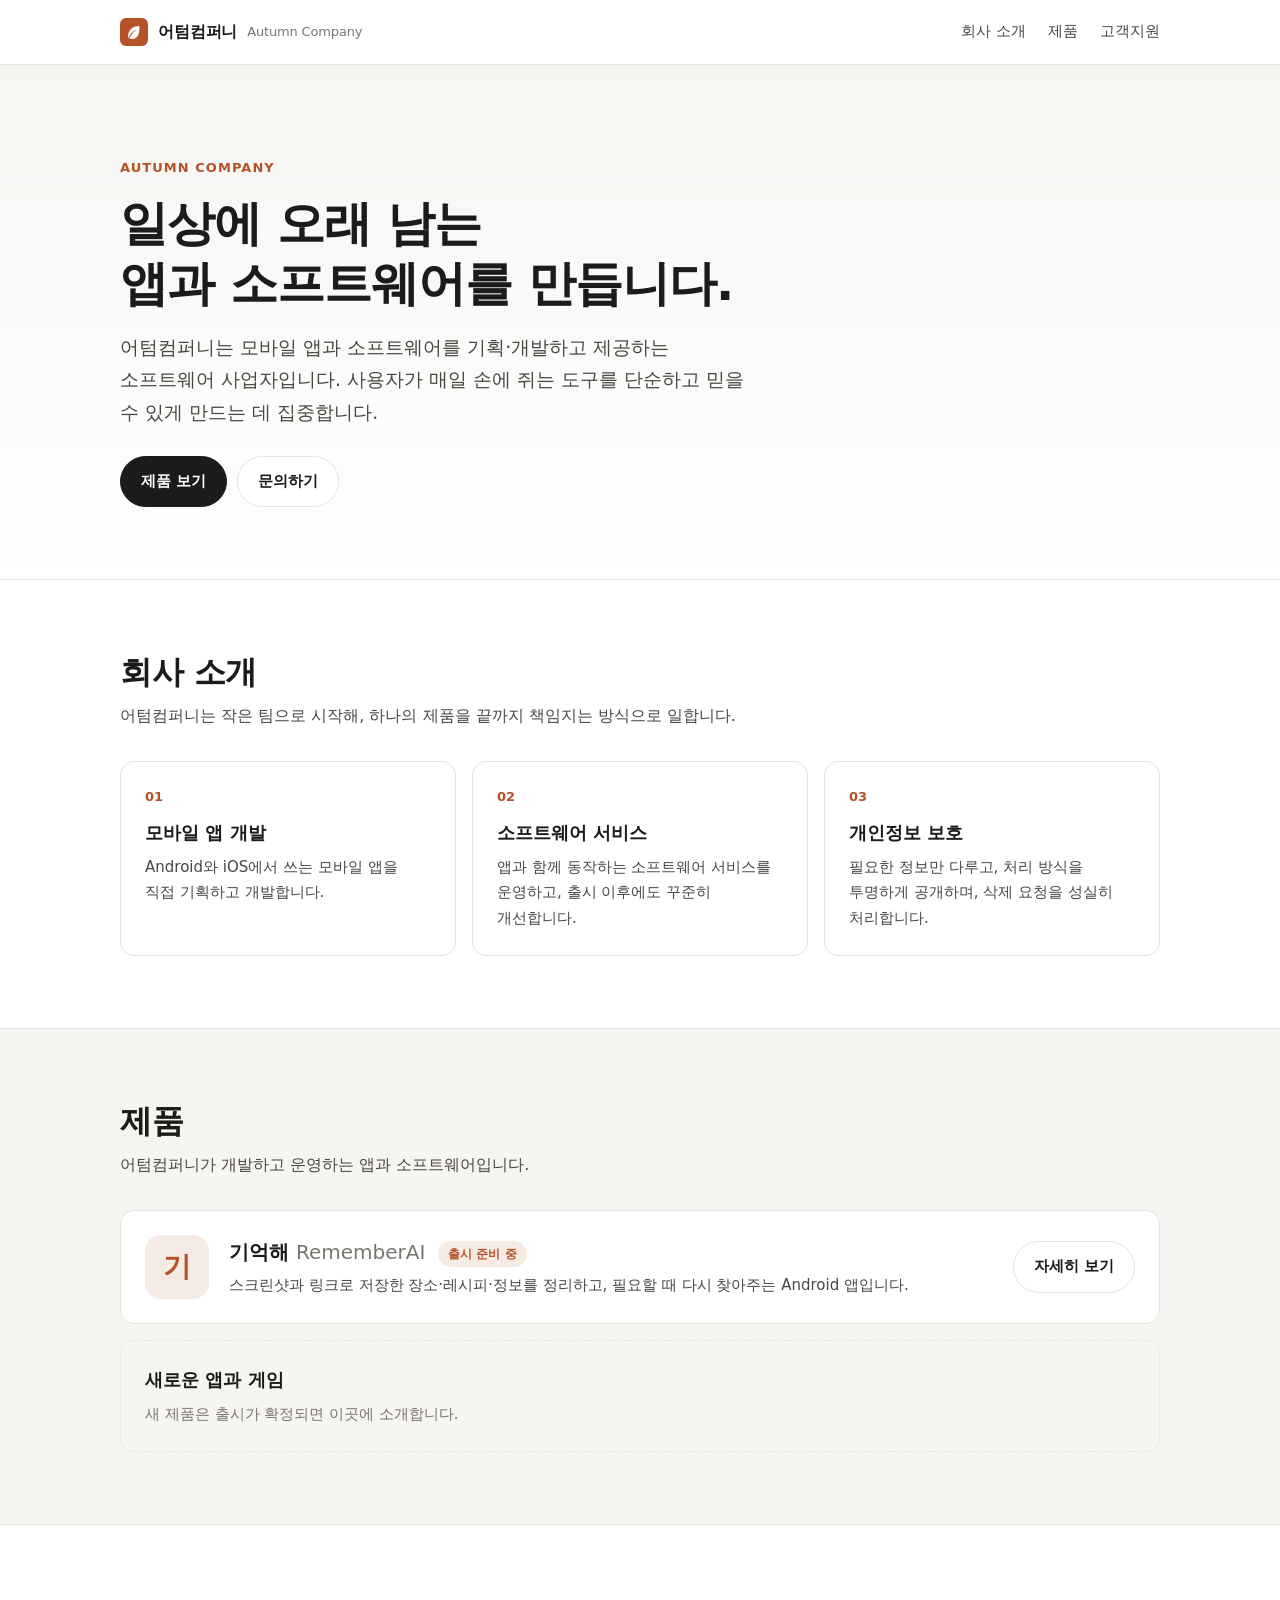
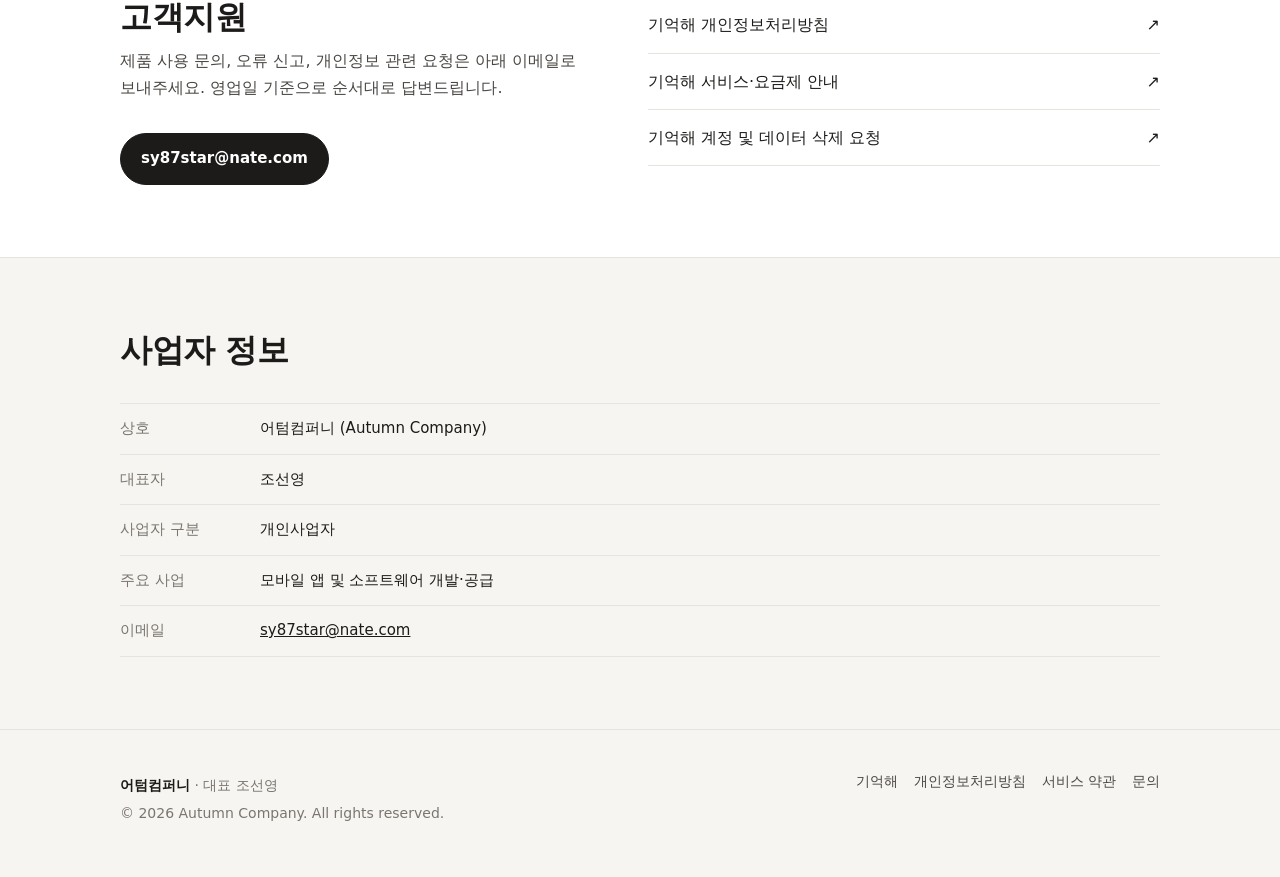
==== index.html @ 979b2e71 "Add files via upload" ====
<!doctype html>
<html lang="ko">
<head>
<meta charset="utf-8">
<meta name="viewport" content="width=device-width, initial-scale=1">
<title>어텀컴퍼니 | Autumn Company</title>
<meta name="google-site-verification" content="_VI7_TKN6B0nvEaeVapNbHYowHr2q-uLXPUuIyjeclY" />
<meta name="description" content="어텀컴퍼니(Autumn Company)는 모바일 앱과 소프트웨어를 개발하고 제공하는 사업자입니다. 대표 서비스: 기억해(RememberAI).">
<link rel="canonical" href="https://autumncompany.github.io/">
<meta property="og:type" content="website">
<meta property="og:title" content="어텀컴퍼니 | Autumn Company">
<meta property="og:description" content="어텀컴퍼니(Autumn Company)는 모바일 앱과 소프트웨어를 개발하고 제공하는 사업자입니다. 대표 서비스: 기억해(RememberAI).">
<meta property="og:url" content="https://autumncompany.github.io/">
<link rel="icon" href="favicon.svg" type="image/svg+xml">
<link rel="stylesheet" href="style.css">
</head>
<body>
<header class="site-header">
  <div class="wrap">
    <a class="brand" href="./"><img src="favicon.svg" alt="">어텀컴퍼니 <small>Autumn Company</small></a>
    <nav class="nav" aria-label="주요 메뉴">
      <a href="./#about">회사 소개</a>
      <a href="./#products">제품</a>
      <a href="./#support">고객지원</a>
    </nav>
  </div>
</header>

<main>
  <div class="hero">
    <div class="wrap">
      <span class="eyebrow">Autumn Company</span>
      <h1>일상에 오래 남는<br>앱과 소프트웨어를 만듭니다.</h1>
      <p>어텀컴퍼니는 모바일 앱과 소프트웨어를 기획·개발하고 제공하는 소프트웨어 사업자입니다. 사용자가 매일 손에 쥐는 도구를 단순하고 믿을 수 있게 만드는 데 집중합니다.</p>
      <div class="btns">
        <a class="btn primary" href="#products">제품 보기</a>
        <a class="btn" href="#support">문의하기</a>
      </div>
    </div>
  </div>

  <section id="about">
    <div class="wrap">
      <div class="section-head">
        <h2>회사 소개</h2>
        <p>어텀컴퍼니는 작은 팀으로 시작해, 하나의 제품을 끝까지 책임지는 방식으로 일합니다.</p>
      </div>
      <div class="grid cols-3">
        <div class="card"><span class="num">01</span><h3>모바일 앱 개발</h3><p>Android와 iOS에서 쓰는 모바일 앱을 직접 기획하고 개발합니다.</p></div>
        <div class="card"><span class="num">02</span><h3>소프트웨어 서비스</h3><p>앱과 함께 동작하는 소프트웨어 서비스를 운영하고, 출시 이후에도 꾸준히 개선합니다.</p></div>
        <div class="card"><span class="num">03</span><h3>개인정보 보호</h3><p>필요한 정보만 다루고, 처리 방식을 투명하게 공개하며, 삭제 요청을 성실히 처리합니다.</p></div>
      </div>
    </div>
  </section>

  <section id="products" class="soft">
    <div class="wrap">
      <div class="section-head">
        <h2>제품</h2>
        <p>어텀컴퍼니가 개발하고 운영하는 앱과 소프트웨어입니다.</p>
      </div>
      <div class="grid">
        <div class="card product">
          <div class="icon" aria-hidden="true">기</div>
          <div>
            <h3>기억해 <span style="font-weight:500;color:var(--ink-3)">RememberAI</span> <span class="badge">출시 준비 중</span></h3>
            <p>스크린샷과 링크로 저장한 장소·레시피·정보를 정리하고, 필요할 때 다시 찾아주는 Android 앱입니다.</p>
          </div>
          <a class="btn" href="rememberai.html">자세히 보기</a>
        </div>
        <div class="card placeholder">
          <h3>새로운 앱과 게임</h3>
          <p>새 제품은 출시가 확정되면 이곳에 소개합니다.</p>
        </div>
      </div>
    </div>
  </section>

  <section id="support">
    <div class="wrap">
      <div class="grid cols-2">
        <div>
          <div class="section-head">
            <h2>고객지원</h2>
            <p>제품 사용 문의, 오류 신고, 개인정보 관련 요청은 아래 이메일로 보내주세요. 영업일 기준으로 순서대로 답변드립니다.</p>
          </div>
          <a class="btn primary" href="mailto:sy87star@nate.com">sy87star@nate.com</a>
        </div>
        <div>
          <ul class="links">
            <li><a href="https://rememberai-official.amplegull19.chatgpt.site/privacy/">기억해 개인정보처리방침 <span>↗</span></a></li>
            <li><a href="https://rememberai-official.amplegull19.chatgpt.site/terms/">기억해 서비스·요금제 안내 <span>↗</span></a></li>
            <li><a href="https://rememberai-official.amplegull19.chatgpt.site/account-deletion/">기억해 계정 및 데이터 삭제 요청 <span>↗</span></a></li>
          </ul>
        </div>
      </div>
    </div>
  </section>

  <section id="company" class="soft">
    <div class="wrap">
      <div class="section-head"><h2>사업자 정보</h2></div>
      <dl class="info">
        <dt>상호</dt><dd>어텀컴퍼니 (Autumn Company)</dd>
        <dt>대표자</dt><dd>조선영</dd>
        <dt>사업자 구분</dt><dd>개인사업자</dd>
        <dt>주요 사업</dt><dd>모바일 앱 및 소프트웨어 개발·공급</dd>
        <dt>이메일</dt><dd><a href="mailto:sy87star@nate.com">sy87star@nate.com</a></dd>
      </dl>
    </div>
  </section>
</main>

<footer class="site-footer">
  <div class="wrap row">
    <div>
      <p><strong style="color:var(--ink)">어텀컴퍼니</strong> · 대표 조선영</p>
      <p>© 2026 Autumn Company. All rights reserved.</p>
    </div>
    <div class="flinks">
      <a href="rememberai.html">기억해</a>
      <a href="https://rememberai-official.amplegull19.chatgpt.site/privacy/">개인정보처리방침</a>
      <a href="https://rememberai-official.amplegull19.chatgpt.site/terms/">서비스 약관</a>
      <a href="mailto:sy87star@nate.com">문의</a>
    </div>
  </div>
</footer>
</body>
</html>
---- style.css ----
:root{
  --bg:#ffffff; --bg-soft:#f7f5f2; --ink:#1c1b19; --ink-2:#4a4743; --ink-3:#7a766f;
  --line:#e7e3dd; --accent:#b4532a; --accent-ink:#ffffff; --accent-soft:#f6ebe4;
  --radius:14px; --max:1080px;
}
*{box-sizing:border-box}
html{-webkit-text-size-adjust:100%}
body{margin:0;background:var(--bg);color:var(--ink);
  font-family:"Pretendard","Apple SD Gothic Neo","Malgun Gothic","Noto Sans KR",system-ui,-apple-system,"Segoe UI",sans-serif;
  line-height:1.7;font-size:16px;word-break:keep-all;overflow-wrap:anywhere}
a{color:inherit}
img{max-width:100%;display:block}
.wrap{max-width:var(--max);margin:0 auto;padding:0 20px}
.site-header{position:sticky;top:0;z-index:10;background:rgba(255,255,255,.92);backdrop-filter:saturate(1.4) blur(8px);border-bottom:1px solid var(--line)}
.site-header .wrap{display:flex;align-items:center;justify-content:space-between;height:64px;gap:16px}
.brand{display:flex;align-items:center;gap:10px;text-decoration:none;font-weight:700;letter-spacing:-.01em}
.brand img{width:28px;height:28px}
.brand small{font-weight:500;color:var(--ink-3);font-size:13px}
.nav{display:flex;gap:22px;font-size:15px}
.nav a{text-decoration:none;color:var(--ink-2)}
.nav a:hover{color:var(--accent)}
@media (max-width:640px){.brand small{display:none}.nav{gap:14px;font-size:14px}}
.hero{padding:88px 0 72px;background:linear-gradient(180deg,var(--bg-soft),var(--bg))}
.eyebrow{display:inline-block;font-size:13px;font-weight:600;letter-spacing:.08em;color:var(--accent);text-transform:uppercase;margin-bottom:14px}
.hero h1{font-size:clamp(30px,5vw,48px);line-height:1.25;letter-spacing:-.02em;margin:0 0 18px}
.hero p{font-size:clamp(16px,2vw,19px);color:var(--ink-2);max-width:640px;margin:0 0 28px}
.btns{display:flex;flex-wrap:wrap;gap:10px}
.btn{display:inline-block;padding:12px 20px;border-radius:999px;text-decoration:none;font-weight:600;font-size:15px;border:1px solid var(--line);background:#fff}
.btn.primary{background:var(--ink);color:#fff;border-color:var(--ink)}
.btn:hover{border-color:var(--accent)}
.btn.primary:hover{background:var(--accent);border-color:var(--accent)}
section{padding:72px 0;border-top:1px solid var(--line)}
section.soft{background:var(--bg-soft)}
.section-head{margin-bottom:32px}
.section-head h2{font-size:clamp(24px,3.4vw,32px);letter-spacing:-.015em;margin:0 0 8px;line-height:1.3}
.section-head p{color:var(--ink-2);margin:0;max-width:640px}
.grid{display:grid;gap:16px}
.grid.cols-3{grid-template-columns:repeat(3,1fr)}
.grid.cols-2{grid-template-columns:repeat(2,1fr)}
@media (max-width:860px){.grid.cols-3,.grid.cols-2{grid-template-columns:1fr}}
.card{background:#fff;border:1px solid var(--line);border-radius:var(--radius);padding:24px}
.card h3{margin:0 0 6px;font-size:18px}
.card p{margin:0;color:var(--ink-2);font-size:15px}
.card .num{font-size:13px;font-weight:700;color:var(--accent);margin-bottom:10px;display:block}
.product{display:grid;grid-template-columns:auto 1fr auto;gap:20px;align-items:center}
.product .icon{width:64px;height:64px;border-radius:16px;background:var(--accent-soft);display:grid;place-items:center;font-size:28px;font-weight:800;color:var(--accent)}
.product h3{margin:0 0 4px;font-size:20px}
.badge{display:inline-block;font-size:12px;font-weight:600;padding:3px 10px;border-radius:999px;background:var(--accent-soft);color:var(--accent);margin-left:6px;vertical-align:middle}
@media (max-width:640px){.product{grid-template-columns:auto 1fr}.product .btn{grid-column:1/-1;text-align:center}}
.placeholder{border:1px dashed var(--line);background:transparent}
.placeholder p{color:var(--ink-3)}
dl.info{display:grid;grid-template-columns:140px 1fr;margin:0;border-top:1px solid var(--line)}
dl.info dt,dl.info dd{margin:0;padding:12px 0;border-bottom:1px solid var(--line);font-size:15px}
dl.info dt{color:var(--ink-3)}
@media (max-width:520px){dl.info{grid-template-columns:1fr}dl.info dt{border-bottom:0;padding-bottom:0}}
ul.links{list-style:none;padding:0;margin:0}
ul.links li{border-bottom:1px solid var(--line)}
ul.links a{display:flex;justify-content:space-between;padding:14px 0;text-decoration:none}
ul.links a:hover{color:var(--accent)}
.page{padding:56px 0 80px}
.page h1{font-size:clamp(26px,4vw,38px);letter-spacing:-.02em;margin:0 0 12px;line-height:1.3}
.page .lead{color:var(--ink-2);font-size:18px;margin:0 0 32px;max-width:680px}
.page h2{font-size:21px;margin:40px 0 10px}
.page p,.page li{color:var(--ink-2)}
.crumb{font-size:14px;color:var(--ink-3);margin-bottom:18px}
.crumb a{text-decoration:none}
.note{background:var(--bg-soft);border-radius:var(--radius);padding:16px 20px;font-size:14px;color:var(--ink-2)}
.site-footer{border-top:1px solid var(--line);padding:40px 0 48px;font-size:14px;color:var(--ink-3);background:var(--bg-soft)}
.site-footer .row{display:flex;flex-wrap:wrap;justify-content:space-between;gap:20px}
.site-footer a{text-decoration:none;color:var(--ink-2)}
.site-footer a:hover{color:var(--accent)}
.site-footer .flinks{display:flex;flex-wrap:wrap;gap:16px}
.site-footer p{margin:4px 0}
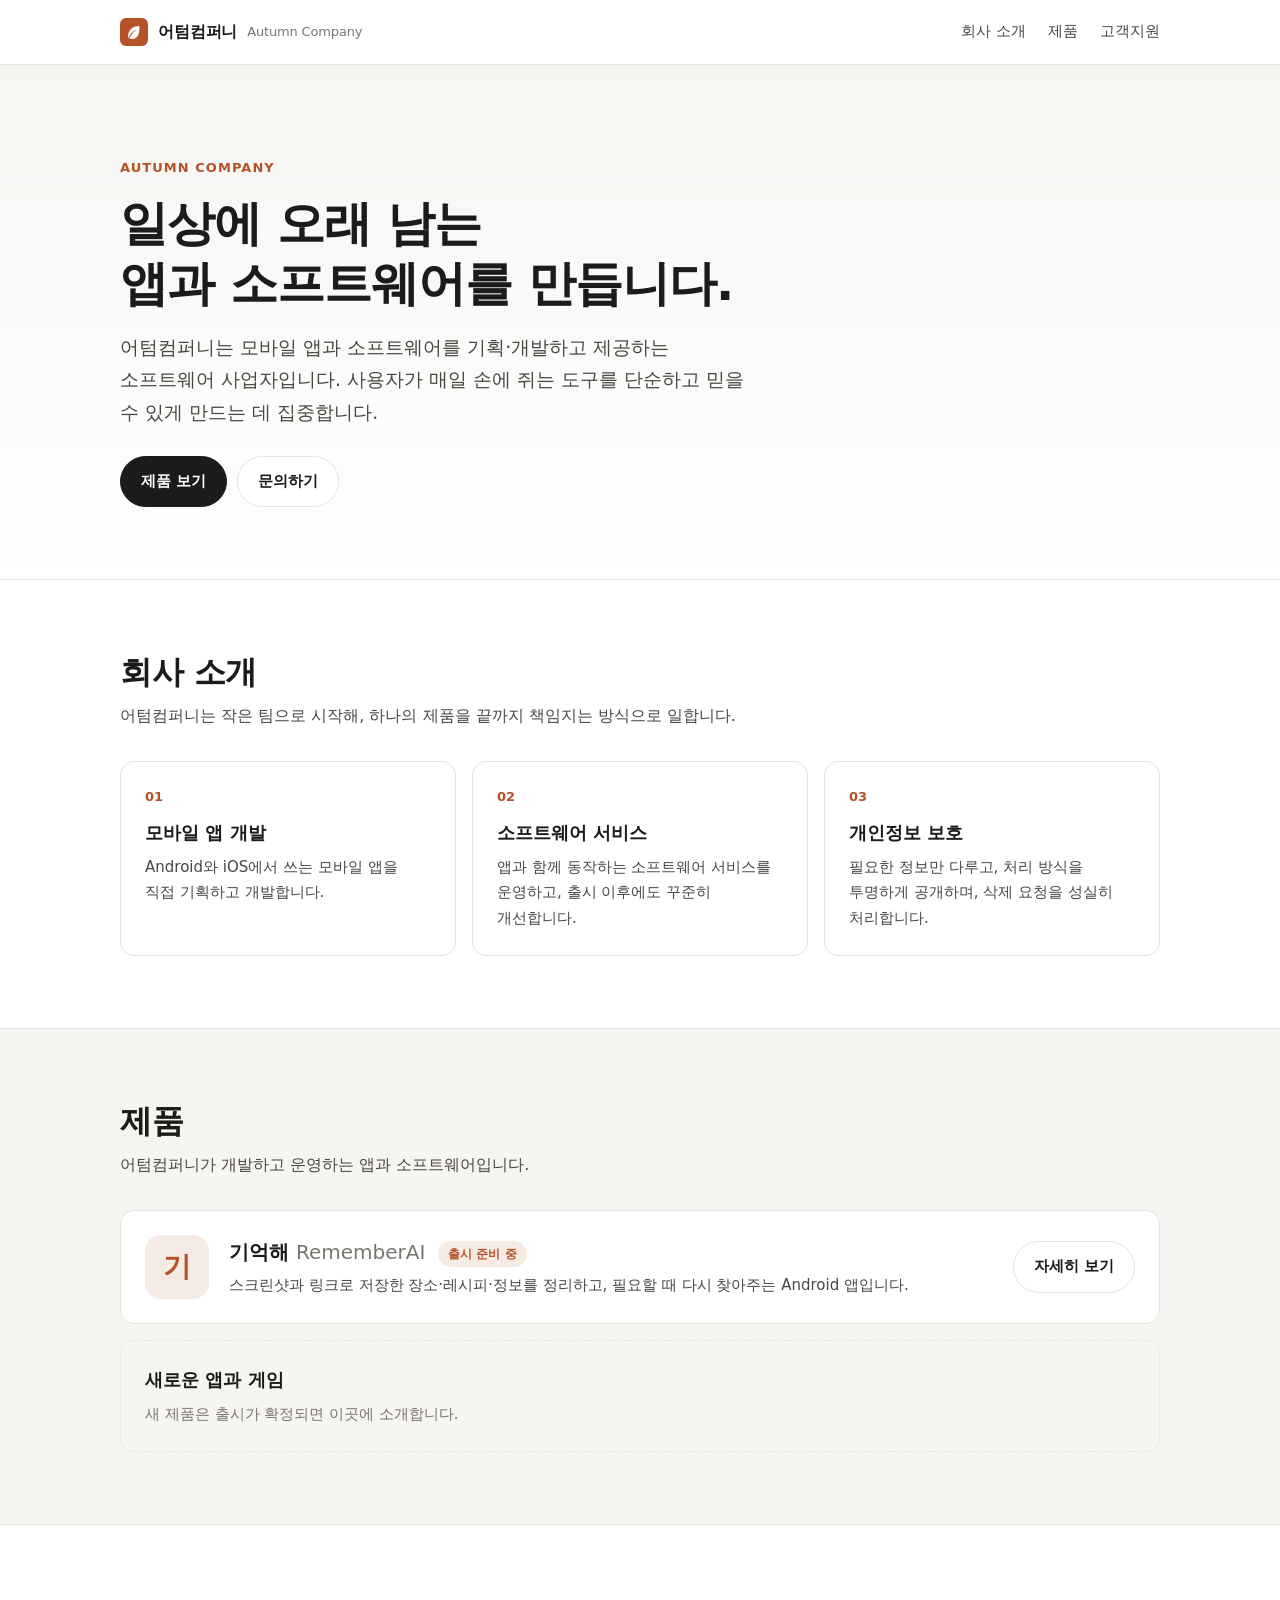
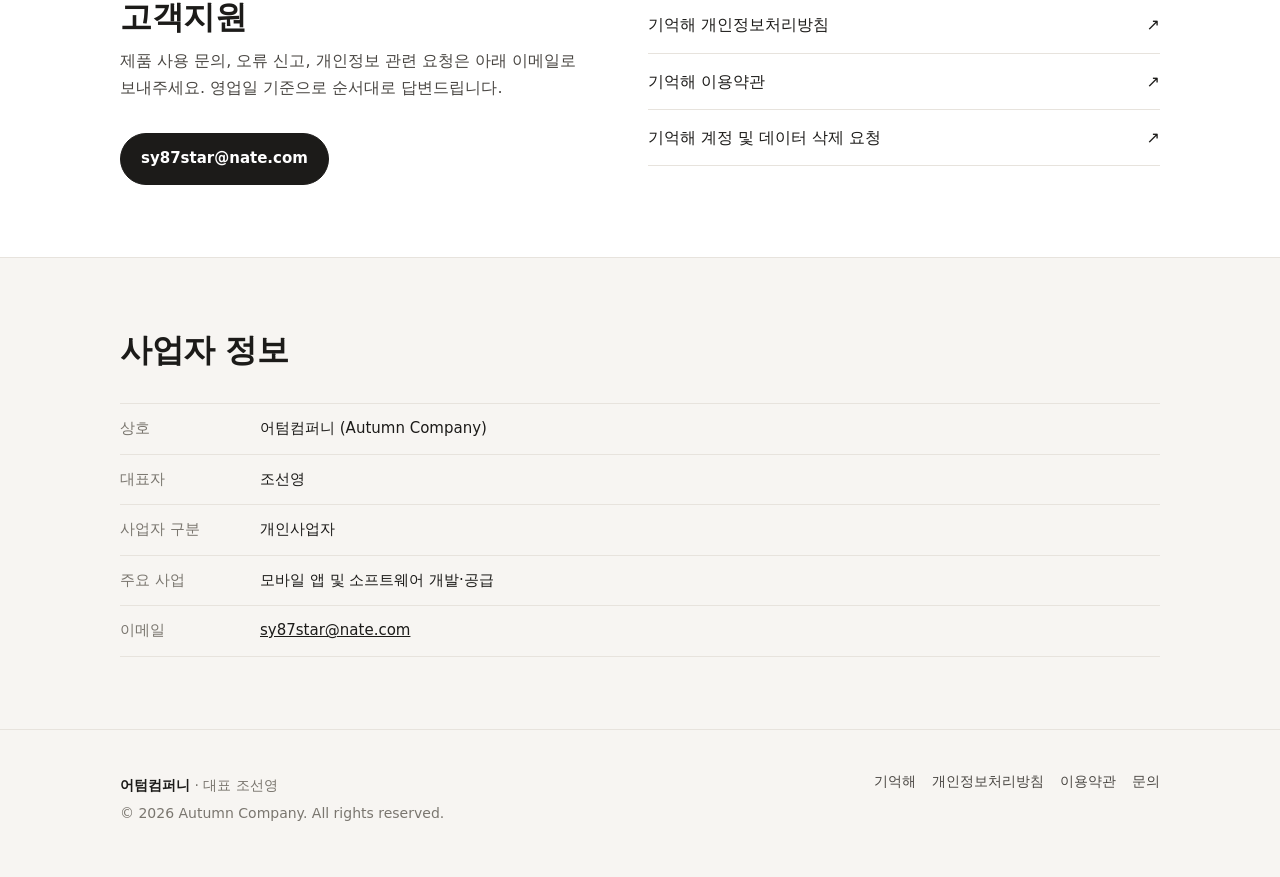
==== commit 961fd546: "기억해 개인정보처리방침·이용약관·계정 삭제 안내 v1.0 게시 (만 18세 이상)" ====
--- a/index.html
+++ b/index.html
@@ -88,9 +88,9 @@
         </div>
         <div>
           <ul class="links">
-            <li><a href="https://rememberai-official.amplegull19.chatgpt.site/privacy/">기억해 개인정보처리방침 <span>↗</span></a></li>
-            <li><a href="https://rememberai-official.amplegull19.chatgpt.site/terms/">기억해 서비스·요금제 안내 <span>↗</span></a></li>
-            <li><a href="https://rememberai-official.amplegull19.chatgpt.site/account-deletion/">기억해 계정 및 데이터 삭제 요청 <span>↗</span></a></li>
+            <li><a href="rememberai-privacy.html">기억해 개인정보처리방침 <span>↗</span></a></li>
+            <li><a href="rememberai-terms.html">기억해 이용약관 <span>↗</span></a></li>
+            <li><a href="rememberai-account-deletion.html">기억해 계정 및 데이터 삭제 요청 <span>↗</span></a></li>
           </ul>
         </div>
       </div>
@@ -119,8 +119,8 @@
     </div>
     <div class="flinks">
       <a href="rememberai.html">기억해</a>
-      <a href="https://rememberai-official.amplegull19.chatgpt.site/privacy/">개인정보처리방침</a>
-      <a href="https://rememberai-official.amplegull19.chatgpt.site/terms/">서비스 약관</a>
+      <a href="rememberai-privacy.html">개인정보처리방침</a>
+      <a href="rememberai-terms.html">이용약관</a>
       <a href="mailto:sy87star@nate.com">문의</a>
     </div>
   </div>
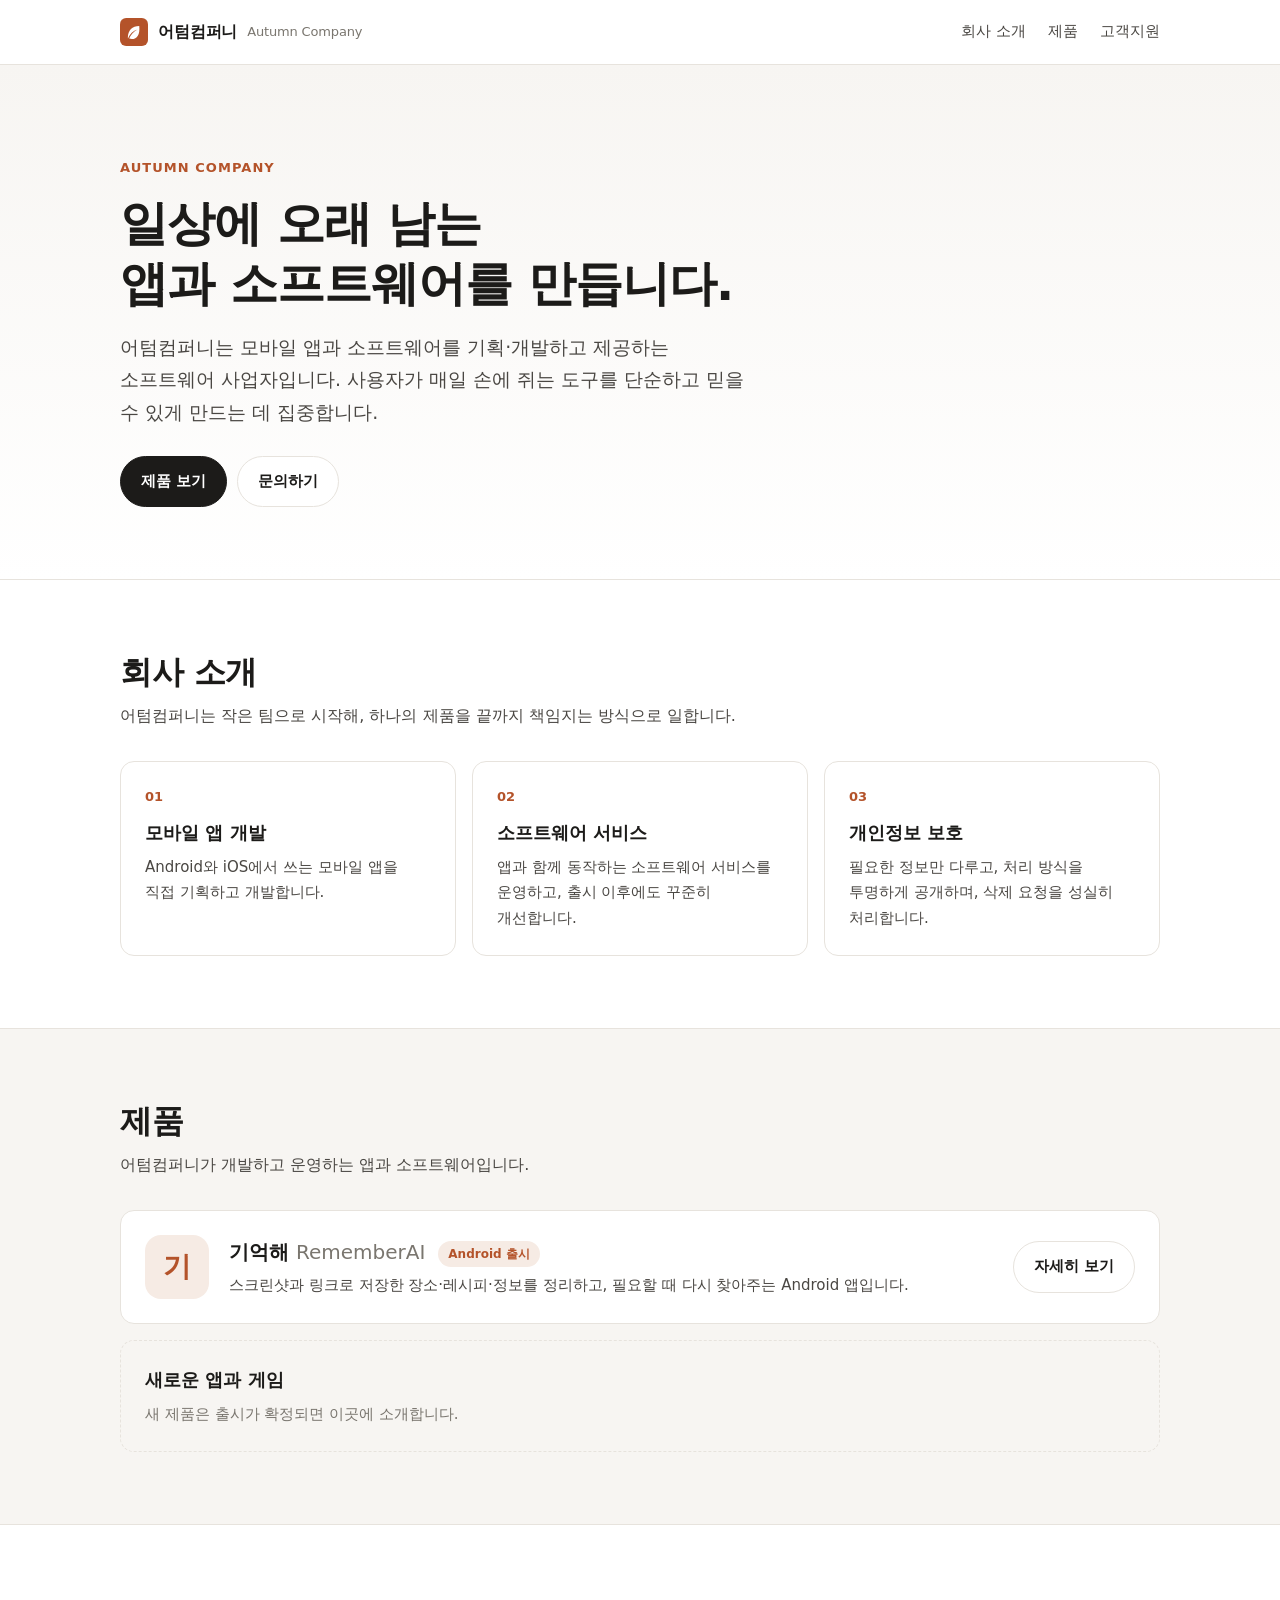
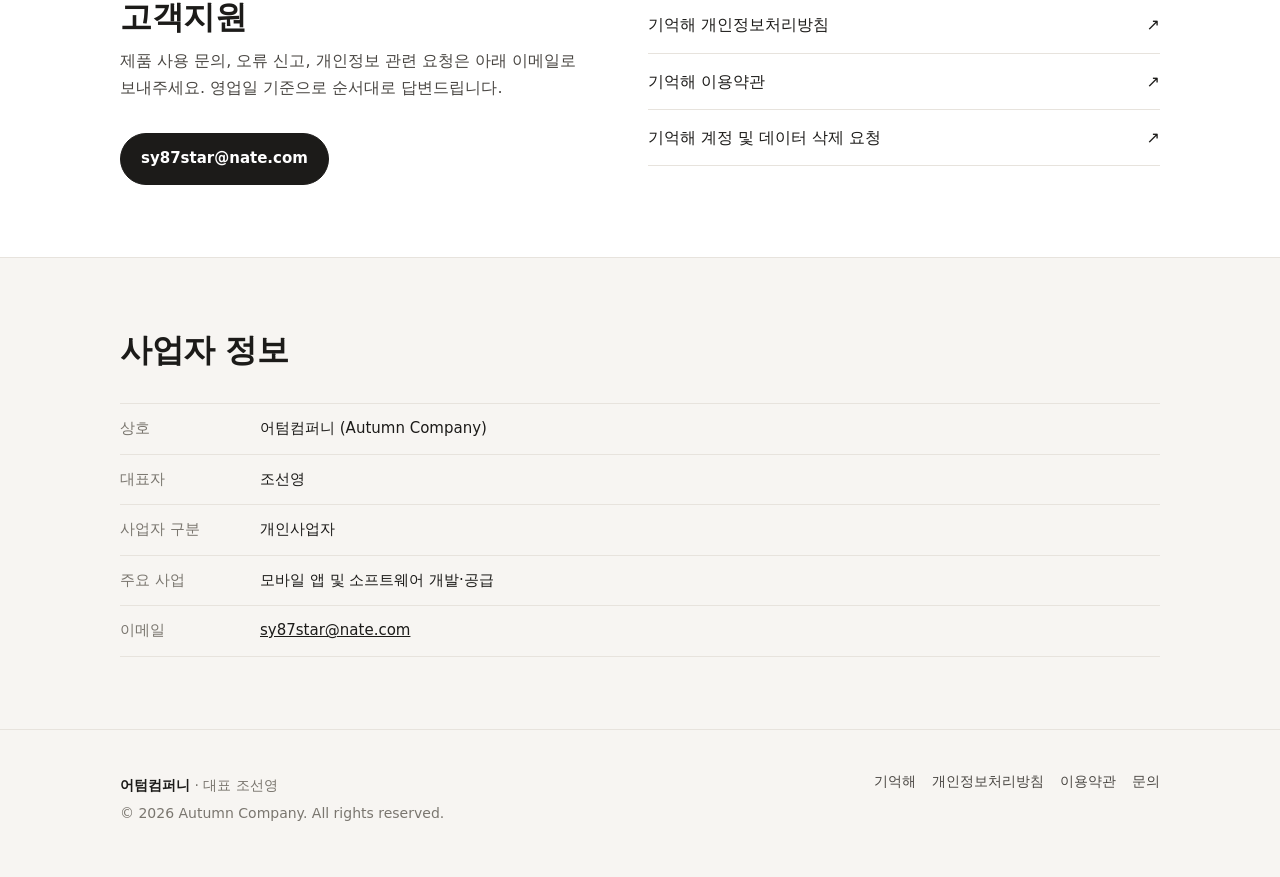
==== commit bf02481d: "Update index.html" ====
--- a/index.html
+++ b/index.html
@@ -63,7 +63,7 @@
         <div class="card product">
           <div class="icon" aria-hidden="true">기</div>
           <div>
-            <h3>기억해 <span style="font-weight:500;color:var(--ink-3)">RememberAI</span> <span class="badge">출시 준비 중</span></h3>
+            <h3>기억해 <span style="font-weight:500;color:var(--ink-3)">RememberAI</span> <span class="badge">Android 출시</span></h3>
             <p>스크린샷과 링크로 저장한 장소·레시피·정보를 정리하고, 필요할 때 다시 찾아주는 Android 앱입니다.</p>
           </div>
           <a class="btn" href="rememberai.html">자세히 보기</a>
